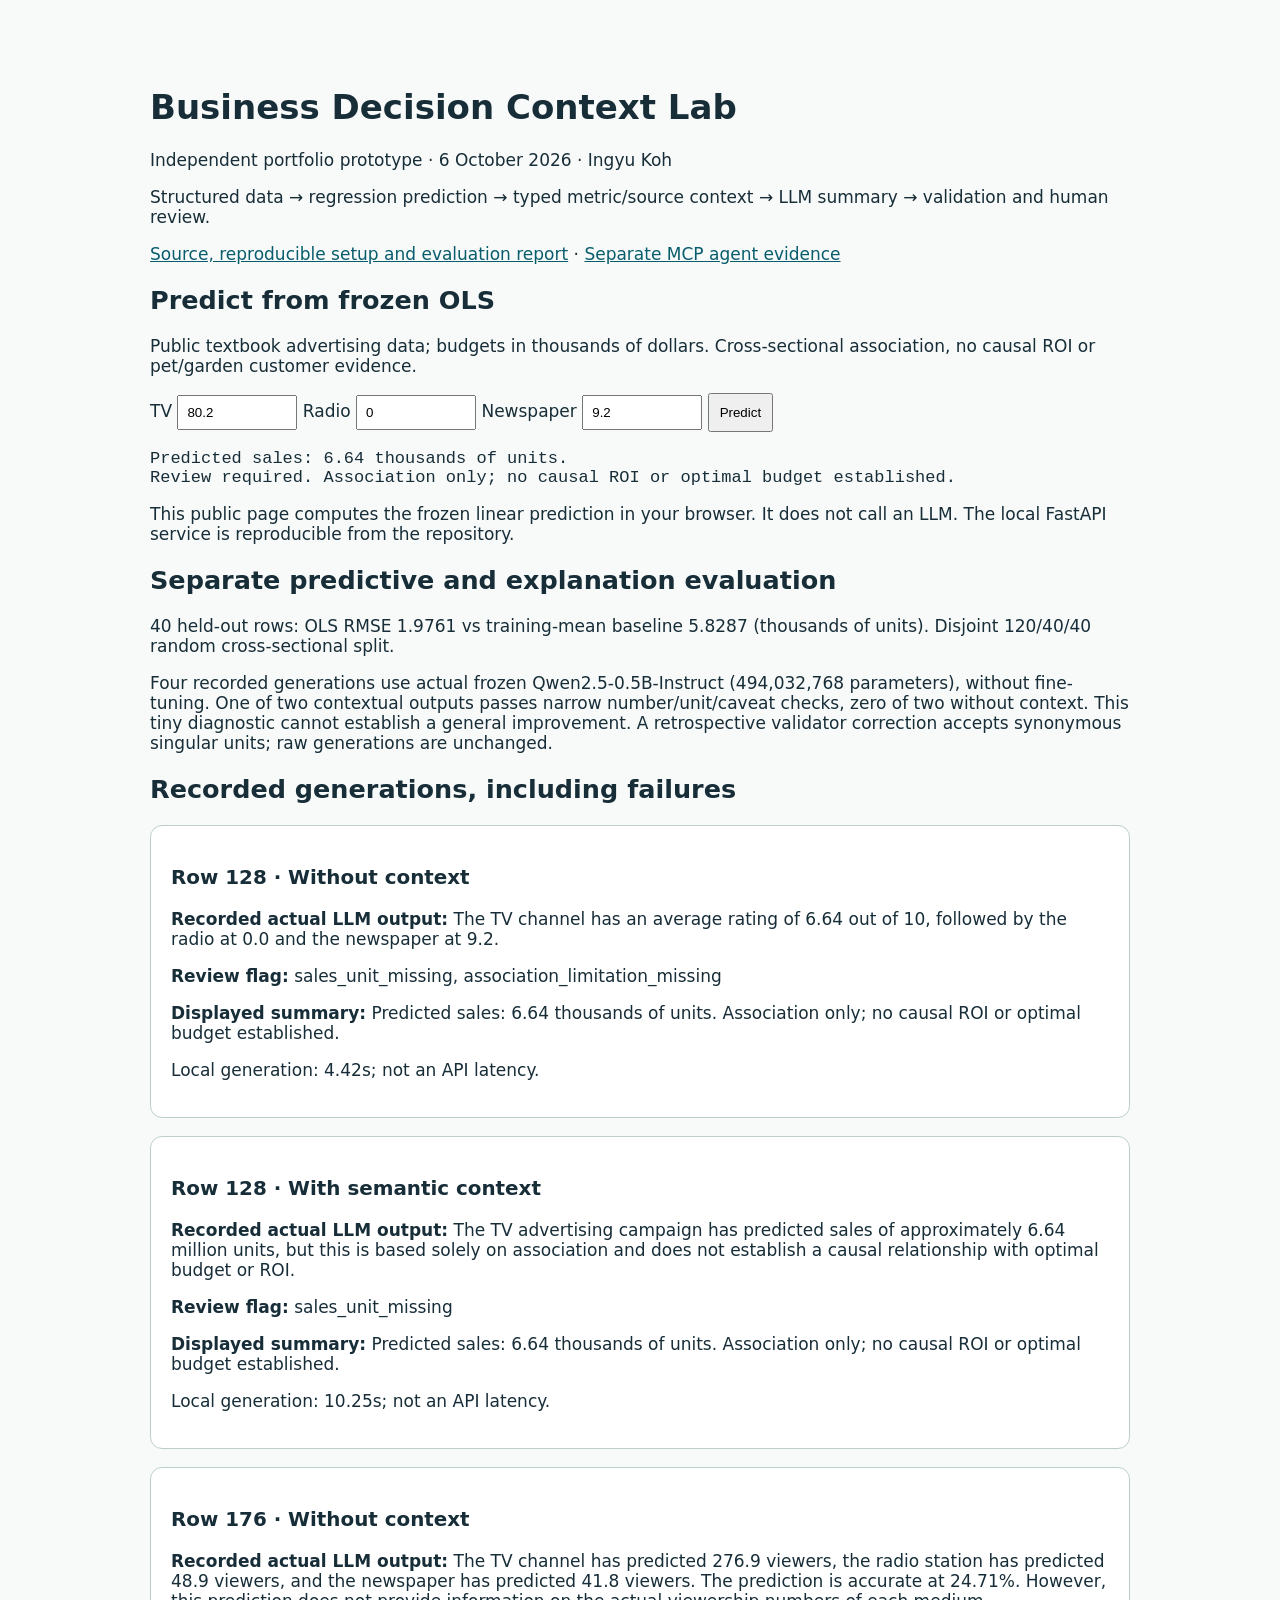
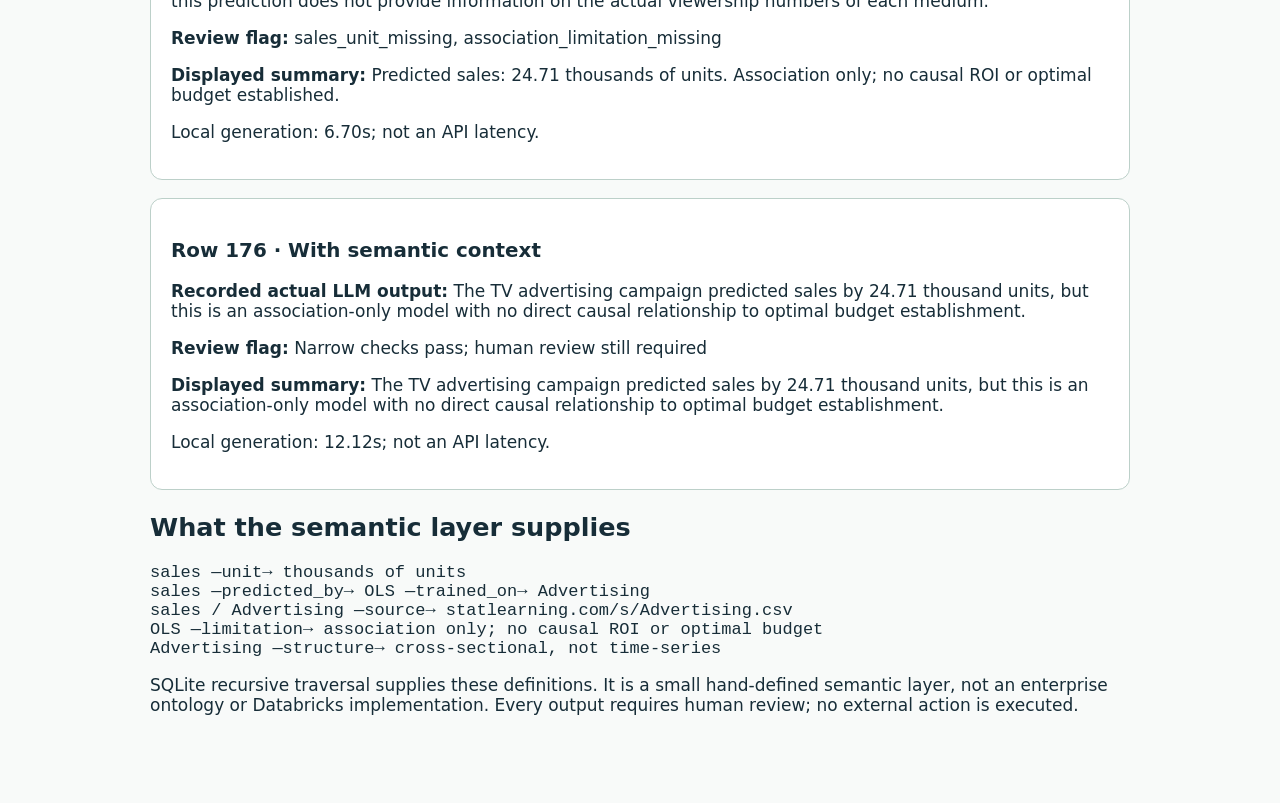
==== docs/index.html @ 8748e2df "Add reproducible ML, semantic context and local LLM work sample" ====
<!doctype html><html lang="en"><meta charset="utf-8"><meta name="viewport" content="width=device-width,initial-scale=1"><title>Business Decision Context Lab</title><style>body{font:17px system-ui;max-width:980px;margin:40px auto;padding:24px;color:#172d38;background:#f8faf9}article{padding:20px;margin:18px 0;background:white;border:1px solid #bcd0c9;border-radius:12px}input{width:100px;padding:8px}button{padding:10px}pre{white-space:pre-wrap}a{color:#085d6d}</style><h1>Business Decision Context Lab</h1><p>Independent portfolio prototype · 6 October 2026 · Ingyu Koh</p><p>Structured data → regression prediction → typed metric/source context → LLM summary → validation and human review.</p><p><a href="https://github.com/ingyukoh/business-decision-context-lab">Source, reproducible setup and evaluation report</a> · <a href="https://github.com/ingyukoh/mcp-recruiting-agent">Separate MCP agent evidence</a></p><h2>Predict from frozen OLS</h2><p>Public textbook advertising data; budgets in thousands of dollars. Cross-sectional association, no causal ROI or pet/garden customer evidence.</p><label>TV <input id="TV" type="number" min="0" value="80.2"></label> <label>Radio <input id="radio" type="number" min="0" value="0"></label> <label>Newspaper <input id="newspaper" type="number" min="0" value="9.2"></label> <button id="run">Predict</button><pre id="result"></pre><p>This public page computes the frozen linear prediction in your browser. It does not call an LLM. The local FastAPI service is reproducible from the repository.</p><h2>Separate predictive and explanation evaluation</h2><p>40 held-out rows: OLS RMSE 1.9761 vs training-mean baseline 5.8287 (thousands of units). Disjoint 120/40/40 random cross-sectional split.</p><p>Four recorded generations use actual frozen Qwen2.5-0.5B-Instruct (494,032,768 parameters), without fine-tuning. One of two contextual outputs passes narrow number/unit/caveat checks, zero of two without context. This tiny diagnostic cannot establish a general improvement. A retrospective validator correction accepts synonymous singular units; raw generations are unchanged.</p><h2>Recorded generations, including failures</h2><article><h3>Row 128 · Without context</h3><p><strong>Recorded actual LLM output:</strong> The TV channel has an average rating of 6.64 out of 10, followed by the radio at 0.0 and the newspaper at 9.2.</p><p><strong>Review flag:</strong> sales_unit_missing, association_limitation_missing</p><p><strong>Displayed summary:</strong> Predicted sales: 6.64 thousands of units. Association only; no causal ROI or optimal budget established.</p><p>Local generation: 4.42s; not an API latency.</p></article><article><h3>Row 128 · With semantic context</h3><p><strong>Recorded actual LLM output:</strong> The TV advertising campaign has predicted sales of approximately 6.64 million units, but this is based solely on association and does not establish a causal relationship with optimal budget or ROI.</p><p><strong>Review flag:</strong> sales_unit_missing</p><p><strong>Displayed summary:</strong> Predicted sales: 6.64 thousands of units. Association only; no causal ROI or optimal budget established.</p><p>Local generation: 10.25s; not an API latency.</p></article><article><h3>Row 176 · Without context</h3><p><strong>Recorded actual LLM output:</strong> The TV channel has predicted 276.9 viewers, the radio station has predicted 48.9 viewers, and the newspaper has predicted 41.8 viewers. The prediction is accurate at 24.71%. However, this prediction does not provide information on the actual viewership numbers of each medium.</p><p><strong>Review flag:</strong> sales_unit_missing, association_limitation_missing</p><p><strong>Displayed summary:</strong> Predicted sales: 24.71 thousands of units. Association only; no causal ROI or optimal budget established.</p><p>Local generation: 6.70s; not an API latency.</p></article><article><h3>Row 176 · With semantic context</h3><p><strong>Recorded actual LLM output:</strong> The TV advertising campaign predicted sales by 24.71 thousand units, but this is an association-only model with no direct causal relationship to optimal budget establishment.</p><p><strong>Review flag:</strong> Narrow checks pass; human review still required</p><p><strong>Displayed summary:</strong> The TV advertising campaign predicted sales by 24.71 thousand units, but this is an association-only model with no direct causal relationship to optimal budget establishment.</p><p>Local generation: 12.12s; not an API latency.</p></article><h2>What the semantic layer supplies</h2><pre>sales —unit→ thousands of units
sales —predicted_by→ OLS —trained_on→ Advertising
sales / Advertising —source→ statlearning.com/s/Advertising.csv
OLS —limitation→ association only; no causal ROI or optimal budget
Advertising —structure→ cross-sectional, not time-series</pre><p>SQLite recursive traversal supplies these definitions. It is a small hand-defined semantic layer, not an enterprise ontology or Databricks implementation. Every output requires human review; no external action is executed.</p></html><script>
const beta = {"intercept": 3.006231206318991, "TV": 0.04476637158464243, "radio": 0.1858511736269343, "newspaper": 0.0052676886097377945};
document.getElementById('run').onclick=()=>{
 const x={}; for(const k of ['TV','radio','newspaper']) {
 const s=document.getElementById(k).value, v=Number(s);
 if(s.trim()==='' || !Number.isFinite(v) || v<0) {document.getElementById('result').textContent='Invalid input: finite nonnegative numbers required.';return;}x[k]=v;
 }
 const y=beta.intercept+['TV','radio','newspaper'].reduce((s,k)=>s+beta[k]*x[k],0);
 document.getElementById('result').textContent='Predicted sales: '+y.toFixed(2)+' thousands of units.\nReview required. Association only; no causal ROI or optimal budget established.';
};document.getElementById('run').click();
</script>
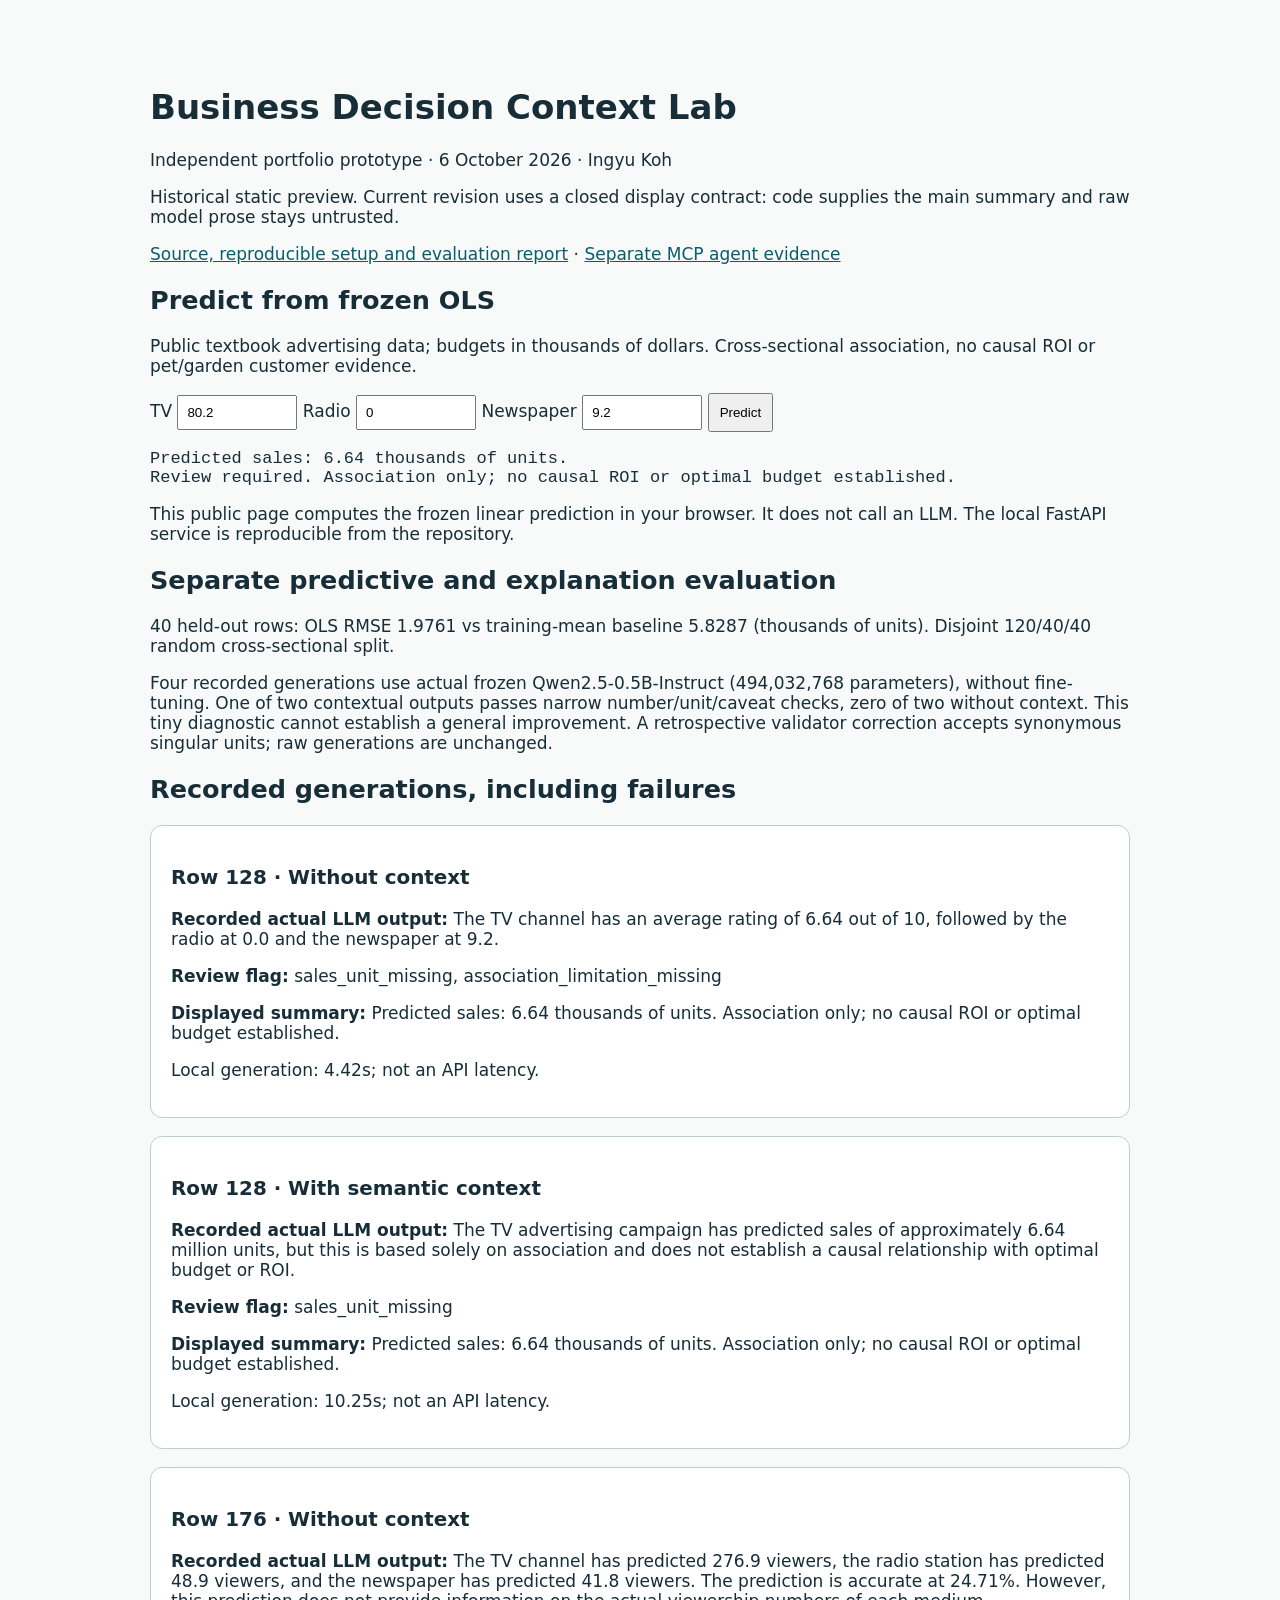
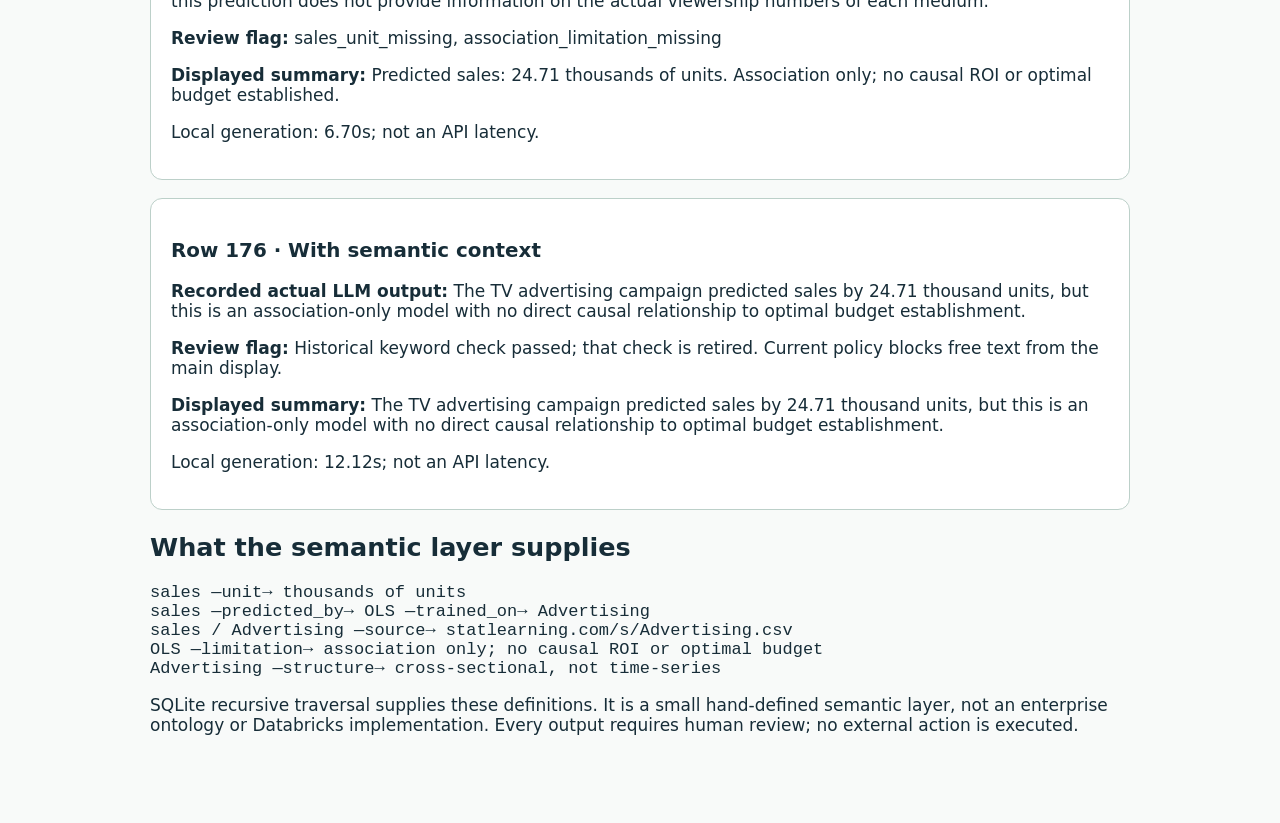
==== commit 671dbab0: "Replace prose approval with closed display contract and cache actual model evidence" ====
--- a/docs/index.html
+++ b/docs/index.html
@@ -1,4 +1,4 @@
-<!doctype html><html lang="en"><meta charset="utf-8"><meta name="viewport" content="width=device-width,initial-scale=1"><title>Business Decision Context Lab</title><style>body{font:17px system-ui;max-width:980px;margin:40px auto;padding:24px;color:#172d38;background:#f8faf9}article{padding:20px;margin:18px 0;background:white;border:1px solid #bcd0c9;border-radius:12px}input{width:100px;padding:8px}button{padding:10px}pre{white-space:pre-wrap}a{color:#085d6d}</style><h1>Business Decision Context Lab</h1><p>Independent portfolio prototype · 6 October 2026 · Ingyu Koh</p><p>Structured data → regression prediction → typed metric/source context → LLM summary → validation and human review.</p><p><a href="https://github.com/ingyukoh/business-decision-context-lab">Source, reproducible setup and evaluation report</a> · <a href="https://github.com/ingyukoh/mcp-recruiting-agent">Separate MCP agent evidence</a></p><h2>Predict from frozen OLS</h2><p>Public textbook advertising data; budgets in thousands of dollars. Cross-sectional association, no causal ROI or pet/garden customer evidence.</p><label>TV <input id="TV" type="number" min="0" value="80.2"></label> <label>Radio <input id="radio" type="number" min="0" value="0"></label> <label>Newspaper <input id="newspaper" type="number" min="0" value="9.2"></label> <button id="run">Predict</button><pre id="result"></pre><p>This public page computes the frozen linear prediction in your browser. It does not call an LLM. The local FastAPI service is reproducible from the repository.</p><h2>Separate predictive and explanation evaluation</h2><p>40 held-out rows: OLS RMSE 1.9761 vs training-mean baseline 5.8287 (thousands of units). Disjoint 120/40/40 random cross-sectional split.</p><p>Four recorded generations use actual frozen Qwen2.5-0.5B-Instruct (494,032,768 parameters), without fine-tuning. One of two contextual outputs passes narrow number/unit/caveat checks, zero of two without context. This tiny diagnostic cannot establish a general improvement. A retrospective validator correction accepts synonymous singular units; raw generations are unchanged.</p><h2>Recorded generations, including failures</h2><article><h3>Row 128 · Without context</h3><p><strong>Recorded actual LLM output:</strong> The TV channel has an average rating of 6.64 out of 10, followed by the radio at 0.0 and the newspaper at 9.2.</p><p><strong>Review flag:</strong> sales_unit_missing, association_limitation_missing</p><p><strong>Displayed summary:</strong> Predicted sales: 6.64 thousands of units. Association only; no causal ROI or optimal budget established.</p><p>Local generation: 4.42s; not an API latency.</p></article><article><h3>Row 128 · With semantic context</h3><p><strong>Recorded actual LLM output:</strong> The TV advertising campaign has predicted sales of approximately 6.64 million units, but this is based solely on association and does not establish a causal relationship with optimal budget or ROI.</p><p><strong>Review flag:</strong> sales_unit_missing</p><p><strong>Displayed summary:</strong> Predicted sales: 6.64 thousands of units. Association only; no causal ROI or optimal budget established.</p><p>Local generation: 10.25s; not an API latency.</p></article><article><h3>Row 176 · Without context</h3><p><strong>Recorded actual LLM output:</strong> The TV channel has predicted 276.9 viewers, the radio station has predicted 48.9 viewers, and the newspaper has predicted 41.8 viewers. The prediction is accurate at 24.71%. However, this prediction does not provide information on the actual viewership numbers of each medium.</p><p><strong>Review flag:</strong> sales_unit_missing, association_limitation_missing</p><p><strong>Displayed summary:</strong> Predicted sales: 24.71 thousands of units. Association only; no causal ROI or optimal budget established.</p><p>Local generation: 6.70s; not an API latency.</p></article><article><h3>Row 176 · With semantic context</h3><p><strong>Recorded actual LLM output:</strong> The TV advertising campaign predicted sales by 24.71 thousand units, but this is an association-only model with no direct causal relationship to optimal budget establishment.</p><p><strong>Review flag:</strong> Narrow checks pass; human review still required</p><p><strong>Displayed summary:</strong> The TV advertising campaign predicted sales by 24.71 thousand units, but this is an association-only model with no direct causal relationship to optimal budget establishment.</p><p>Local generation: 12.12s; not an API latency.</p></article><h2>What the semantic layer supplies</h2><pre>sales —unit→ thousands of units
+<!doctype html><html lang="en"><meta charset="utf-8"><meta name="viewport" content="width=device-width,initial-scale=1"><title>Business Decision Context Lab</title><style>body{font:17px system-ui;max-width:980px;margin:40px auto;padding:24px;color:#172d38;background:#f8faf9}article{padding:20px;margin:18px 0;background:white;border:1px solid #bcd0c9;border-radius:12px}input{width:100px;padding:8px}button{padding:10px}pre{white-space:pre-wrap}a{color:#085d6d}</style><h1>Business Decision Context Lab</h1><p>Independent portfolio prototype · 6 October 2026 · Ingyu Koh</p><p>Historical static preview. Current revision uses a closed display contract: code supplies the main summary and raw model prose stays untrusted.</p><p><a href="https://github.com/ingyukoh/business-decision-context-lab">Source, reproducible setup and evaluation report</a> · <a href="https://github.com/ingyukoh/mcp-recruiting-agent">Separate MCP agent evidence</a></p><h2>Predict from frozen OLS</h2><p>Public textbook advertising data; budgets in thousands of dollars. Cross-sectional association, no causal ROI or pet/garden customer evidence.</p><label>TV <input id="TV" type="number" min="0" value="80.2"></label> <label>Radio <input id="radio" type="number" min="0" value="0"></label> <label>Newspaper <input id="newspaper" type="number" min="0" value="9.2"></label> <button id="run">Predict</button><pre id="result"></pre><p>This public page computes the frozen linear prediction in your browser. It does not call an LLM. The local FastAPI service is reproducible from the repository.</p><h2>Separate predictive and explanation evaluation</h2><p>40 held-out rows: OLS RMSE 1.9761 vs training-mean baseline 5.8287 (thousands of units). Disjoint 120/40/40 random cross-sectional split.</p><p>Four recorded generations use actual frozen Qwen2.5-0.5B-Instruct (494,032,768 parameters), without fine-tuning. One of two contextual outputs passes narrow number/unit/caveat checks, zero of two without context. This tiny diagnostic cannot establish a general improvement. A retrospective validator correction accepts synonymous singular units; raw generations are unchanged.</p><h2>Recorded generations, including failures</h2><article><h3>Row 128 · Without context</h3><p><strong>Recorded actual LLM output:</strong> The TV channel has an average rating of 6.64 out of 10, followed by the radio at 0.0 and the newspaper at 9.2.</p><p><strong>Review flag:</strong> sales_unit_missing, association_limitation_missing</p><p><strong>Displayed summary:</strong> Predicted sales: 6.64 thousands of units. Association only; no causal ROI or optimal budget established.</p><p>Local generation: 4.42s; not an API latency.</p></article><article><h3>Row 128 · With semantic context</h3><p><strong>Recorded actual LLM output:</strong> The TV advertising campaign has predicted sales of approximately 6.64 million units, but this is based solely on association and does not establish a causal relationship with optimal budget or ROI.</p><p><strong>Review flag:</strong> sales_unit_missing</p><p><strong>Displayed summary:</strong> Predicted sales: 6.64 thousands of units. Association only; no causal ROI or optimal budget established.</p><p>Local generation: 10.25s; not an API latency.</p></article><article><h3>Row 176 · Without context</h3><p><strong>Recorded actual LLM output:</strong> The TV channel has predicted 276.9 viewers, the radio station has predicted 48.9 viewers, and the newspaper has predicted 41.8 viewers. The prediction is accurate at 24.71%. However, this prediction does not provide information on the actual viewership numbers of each medium.</p><p><strong>Review flag:</strong> sales_unit_missing, association_limitation_missing</p><p><strong>Displayed summary:</strong> Predicted sales: 24.71 thousands of units. Association only; no causal ROI or optimal budget established.</p><p>Local generation: 6.70s; not an API latency.</p></article><article><h3>Row 176 · With semantic context</h3><p><strong>Recorded actual LLM output:</strong> The TV advertising campaign predicted sales by 24.71 thousand units, but this is an association-only model with no direct causal relationship to optimal budget establishment.</p><p><strong>Review flag:</strong> Historical keyword check passed; that check is retired. Current policy blocks free text from the main display.</p><p><strong>Displayed summary:</strong> The TV advertising campaign predicted sales by 24.71 thousand units, but this is an association-only model with no direct causal relationship to optimal budget establishment.</p><p>Local generation: 12.12s; not an API latency.</p></article><h2>What the semantic layer supplies</h2><pre>sales —unit→ thousands of units
 sales —predicted_by→ OLS —trained_on→ Advertising
 sales / Advertising —source→ statlearning.com/s/Advertising.csv
 OLS —limitation→ association only; no causal ROI or optimal budget
